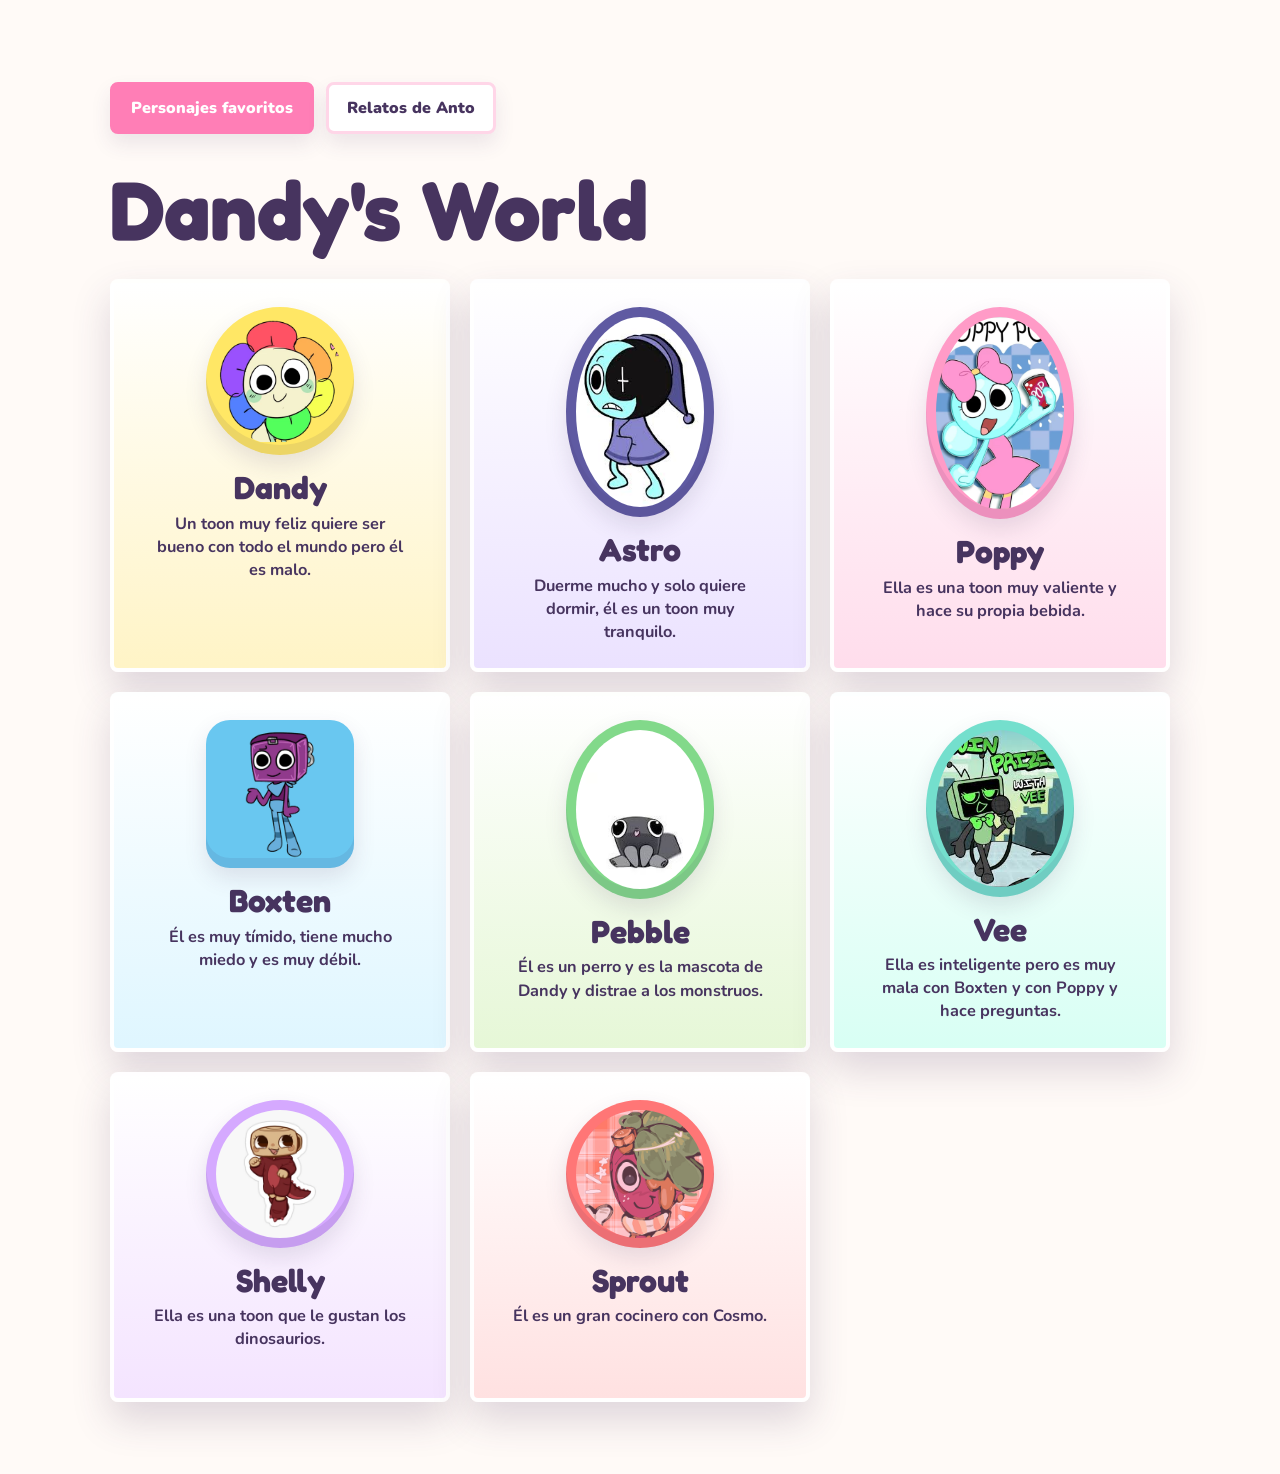
==== personajes.html @ 6a9416a8 "seccion relatos" ====
<!doctype html>
<html lang="es">
  <head>
    <meta charset="utf-8">
    <meta name="viewport" content="width=device-width, initial-scale=1">
    <title>Personajes favoritos | Anto gamer</title>
    <link rel="preconnect" href="https://fonts.googleapis.com">
    <link rel="preconnect" href="https://fonts.gstatic.com" crossorigin>
    <link href="https://fonts.googleapis.com/css2?family=Fredoka:wght@500;600;700&family=Nunito:wght@600;800&display=swap" rel="stylesheet">
    <link rel="stylesheet" href="styles.css?v=6">
  </head>
  <body>
    <main class="page-shell">
      <section class="content-section characters" aria-labelledby="characters-title">
        <nav class="section-nav" aria-label="Navegacion de secciones">
          <a class="nav-button is-active" href="index.html">Personajes favoritos</a>
          <a class="nav-button" href="relatos.html">Relatos de Anto</a>
        </nav>

        <div class="section-heading">
          <h1 class="page-title" id="characters-title">Dandy's World</h1>
        </div>

        <div class="character-grid">
          <article class="character-card dandy">
            <div class="avatar">
              <img src="assets/dandy.png" alt="Dandy">
            </div>
            <h2>Dandy</h2>
            <p>Un toon muy feliz quiere ser bueno con todo el mundo pero él es malo.</p>
          </article>

          <article class="character-card astro">
            <div class="avatar">
              <img src="assets/astro.jpeg" alt="Astro">
            </div>
            <h2>Astro</h2>
            <p>Duerme mucho y solo quiere dormir, él es un toon muy tranquilo.</p>
          </article>

          <article class="character-card poppy">
            <div class="avatar">
              <img src="assets/poppy.jpg" alt="Poppy">
            </div>
            <h2>Poppy</h2>
            <p>Ella es una toon muy valiente y hace su propia bebida.</p>
          </article>

          <article class="character-card boxten">
            <div class="avatar">
              <img src="assets/boxten.webp" alt="Boxten">
            </div>
            <h2>Boxten</h2>
            <p>Él es muy tímido, tiene mucho miedo y es muy débil.</p>
          </article>

          <article class="character-card pebble">
            <div class="avatar">
              <img src="assets/pebble.jpeg" alt="Pebble">
            </div>
            <h2>Pebble</h2>
            <p>Él es un perro y es la mascota de Dandy y distrae a los monstruos.</p>
          </article>

          <article class="character-card vee">
            <div class="avatar">
              <img src="assets/vee.jpeg" alt="Vee">
            </div>
            <h2>Vee</h2>
            <p>Ella es inteligente pero es muy mala con Boxten y con Poppy y hace preguntas.</p>
          </article>

          <article class="character-card shelly">
            <div class="avatar">
              <img src="assets/shelly.jpg" alt="Shelly">
            </div>
            <h2>Shelly</h2>
            <p>Ella es una toon que le gustan los dinosaurios.</p>
          </article>

          <article class="character-card sprout">
            <div class="avatar">
              <img src="assets/sprout.png" alt="Sprout">
            </div>
            <h2>Sprout</h2>
            <p>Él es un gran cocinero con Cosmo.</p>
          </article>
        </div>
      </section>
    </main>
  </body>
</html>
---- styles.css ----
:root {
  --ink: #47345f;
  --white: #fffaf7;
  --pink: #ff7eb6;
  --yellow: #ffd86f;
  --mint: #72dec2;
  --blue: #75b7ff;
  --coral: #ff8f76;
  --lavender: #bca1ff;
  --shadow: 0 18px 38px rgba(71, 52, 95, 0.18);
}

* {
  box-sizing: border-box;
}

body {
  margin: 0;
  min-height: 100vh;
  color: var(--ink);
  font-family: "Nunito", Arial, sans-serif;
  background:
    radial-gradient(circle at 14% 15%, rgba(255, 216, 111, 0.45) 0 8rem, transparent 8.1rem),
    radial-gradient(circle at 88% 18%, rgba(114, 222, 194, 0.38) 0 7rem, transparent 7.1rem),
    linear-gradient(135deg, #fff2f8 0%, #e9fbff 48%, #fff8d7 100%);
}

.page-shell {
  overflow: hidden;
}

.hero {
  position: relative;
  min-height: clamp(430px, 82vh, 680px);
  display: grid;
  align-items: center;
  padding: clamp(32px, 7vw, 78px);
  border-bottom: 10px solid rgba(255, 255, 255, 0.9);
  background:
    linear-gradient(
      115deg,
      rgba(255, 124, 184, 0.96) 0%,
      rgba(255, 178, 102, 0.9) 20%,
      rgba(255, 237, 118, 0.86) 36%,
      rgba(115, 226, 170, 0.88) 52%,
      rgba(111, 198, 255, 0.92) 70%,
      rgba(184, 150, 255, 0.92) 100%
    ),
    url("data:image/svg+xml,%3Csvg width='180' height='180' viewBox='0 0 180 180' xmlns='http://www.w3.org/2000/svg'%3E%3Cg fill='none' stroke='rgba(255,255,255,.42)' stroke-width='8' stroke-linecap='round'%3E%3Cpath d='M32 62h36M50 44v36M126 110h22M137 99v22'/%3E%3Ccircle cx='134' cy='50' r='12' fill='rgba(255,216,111,.5)' stroke='none'/%3E%3Ccircle cx='48' cy='132' r='10' fill='rgba(114,222,194,.55)' stroke='none'/%3E%3C/g%3E%3C/svg%3E");
}

.hero::after {
  content: "";
  position: absolute;
  left: 0;
  right: 0;
  bottom: -1px;
  height: 78px;
  background: var(--white);
  clip-path: polygon(0 48%, 10% 60%, 21% 42%, 34% 58%, 48% 39%, 61% 56%, 74% 41%, 88% 58%, 100% 45%, 100% 100%, 0 100%);
}

.hero-content {
  position: relative;
  z-index: 2;
  max-width: 760px;
}

.hero-kicker,
.section-heading p {
  margin: 0 0 10px;
  font-size: clamp(0.9rem, 2vw, 1.05rem);
  font-weight: 800;
  letter-spacing: 0;
  text-transform: uppercase;
  color: #fff7a8;
}

h1,
h2,
h3,
p {
  margin-top: 0;
}

h1 {
  margin-bottom: 18px;
  color: #ffffff;
  font-family: "Fredoka", Arial, sans-serif;
  font-size: clamp(4.2rem, 15vw, 10.5rem);
  line-height: 0.9;
  text-shadow: 0 8px 0 rgba(71, 52, 95, 0.17);
}

.hero-copy {
  max-width: 620px;
  margin-bottom: 0;
  color: #fff;
  font-size: clamp(1.18rem, 3vw, 1.7rem);
  line-height: 1.35;
  font-weight: 800;
}

.hero-art {
  position: absolute;
  inset: 0;
  pointer-events: none;
}

.cloud,
.banner-image,
.spark {
  position: absolute;
}

.cloud {
  width: 142px;
  height: 58px;
  border-radius: 999px;
  background: rgba(255, 255, 255, 0.8);
  box-shadow: 34px -18px 0 6px rgba(255, 255, 255, 0.8), 70px 4px 0 0 rgba(255, 255, 255, 0.8);
}

.cloud-one {
  top: 12%;
  right: 18%;
}

.cloud-two {
  bottom: 24%;
  right: 8%;
  transform: scale(0.7);
}

.spark {
  color: #fff7a8;
  font-family: "Fredoka", Arial, sans-serif;
  font-size: clamp(2.2rem, 6vw, 5rem);
  text-shadow: 0 7px 0 rgba(71, 52, 95, 0.14);
}

.spark-one {
  top: 18%;
  left: 7%;
}

.spark-two {
  right: 18%;
  bottom: 15%;
}

.banner-image {
  right: clamp(22px, 8vw, 120px);
  top: clamp(72px, 16vh, 125px);
  z-index: 1;
  width: clamp(260px, 34vw, 470px);
  height: auto;
  border-radius: 8px;
  filter: saturate(1.08);
  box-shadow: 0 18px 42px rgba(71, 52, 95, 0.16);
  transform: rotate(-4deg);
}

.content-section {
  padding: clamp(36px, 7vw, 82px) clamp(18px, 5vw, 70px) 72px;
  background: var(--white);
}

.home-panel {
  min-height: 360px;
}

.section-nav {
  max-width: 1060px;
  margin: 0 auto 34px;
  display: flex;
  flex-wrap: wrap;
  gap: 12px;
}

.nav-button {
  display: inline-flex;
  align-items: center;
  justify-content: center;
  min-height: 48px;
  padding: 12px 18px;
  border: 3px solid #ffd6e8;
  border-radius: 8px;
  color: var(--ink);
  background: #ffffff;
  box-shadow: 0 10px 20px rgba(71, 52, 95, 0.1);
  font-weight: 900;
  text-decoration: none;
}

.nav-button:hover,
.nav-button.is-active {
  border-color: var(--pink);
  color: #ffffff;
  background: var(--pink);
}

.section-heading {
  max-width: 1060px;
  margin: 0 auto 28px;
}

.section-heading p {
  color: var(--pink);
}

.page-title {
  margin-bottom: 0;
  color: var(--ink);
  font-family: "Fredoka", Arial, sans-serif;
  font-size: clamp(2.4rem, 7vw, 5.2rem);
  line-height: 1;
  text-shadow: none;
}

.character-grid {
  max-width: 1060px;
  margin: 0 auto;
  display: grid;
  grid-template-columns: repeat(3, minmax(0, 1fr));
  gap: 20px;
}

.character-card {
  min-height: 330px;
  padding: 24px;
  display: flex;
  flex-direction: column;
  align-items: center;
  text-align: center;
  border: 4px solid rgba(255, 255, 255, 0.96);
  border-radius: 8px;
  background: #ffffff;
  box-shadow: var(--shadow);
}

.character-card h2 {
  margin: 16px 0 8px;
  font-family: "Fredoka", Arial, sans-serif;
  font-size: 2rem;
  line-height: 1.05;
}

.character-card p {
  max-width: 260px;
  margin-bottom: 0;
  font-size: 1.02rem;
  line-height: 1.42;
  font-weight: 700;
}

.avatar {
  position: relative;
  width: 148px;
  aspect-ratio: 1;
  padding: 10px;
  border-radius: 50%;
  background: #fff0a8;
  box-shadow: inset 0 -10px 0 rgba(71, 52, 95, 0.1), 0 10px 22px rgba(71, 52, 95, 0.13);
}

.avatar img {
  width: 100%;
  height: 100%;
  display: block;
  object-fit: contain;
  border-radius: 50%;
}

.dandy {
  background: linear-gradient(180deg, #fff 0%, #fff4c6 100%);
}

.astro {
  background: linear-gradient(180deg, #fff 0%, #ebe2ff 100%);
}

.poppy {
  background: linear-gradient(180deg, #fff 0%, #ffddec 100%);
}

.boxten {
  background: linear-gradient(180deg, #fff 0%, #dff6ff 100%);
}

.pebble {
  background: linear-gradient(180deg, #fff 0%, #e6f7d7 100%);
}

.vee {
  background: linear-gradient(180deg, #fff 0%, #d8fff4 100%);
}

.dandy .avatar {
  background: #ffe765;
}

.astro .avatar {
  background: #5f5aa2;
}

.poppy .avatar {
  background: #ff9bc7;
}

.boxten .avatar {
  height: 148px;
  overflow: hidden;
  border-radius: 24px;
  background: #69c7f0;
}

.boxten .avatar img {
  border-radius: inherit;
}

.pebble .avatar {
  background: #82d98a;
}

.vee .avatar {
  background: #74dfcd;
}

.shelly {
  background: linear-gradient(180deg, #fff 0%, #f4e4ff 100%);
}

.sprout {
  background: linear-gradient(180deg, #fff 0%, #ffe1e1 100%);
}

.shelly .avatar {
  background: #d5a9ff;
}

.sprout .avatar {
  background: #ff7676;
}

.stories-section {
  min-height: 100vh;
}

.story-list {
  max-width: 820px;
  margin: 0 auto;
  display: grid;
  gap: 16px;
}

.story-card {
  padding: 22px;
  border: 4px solid rgba(255, 255, 255, 0.96);
  border-radius: 8px;
  background: linear-gradient(180deg, #fff 0%, #fff0f7 100%);
  box-shadow: var(--shadow);
}

.story-image {
  width: 100%;
  max-height: 280px;
  margin-bottom: 16px;
  display: block;
  object-fit: cover;
  border-radius: 8px;
  background: #ffe1ef;
}

.story-tag {
  margin-bottom: 8px;
  color: var(--pink);
  font-size: 0.92rem;
  font-weight: 900;
  text-transform: uppercase;
}

.story-card h2 {
  margin-bottom: 8px;
  font-family: "Fredoka", Arial, sans-serif;
  font-size: 1.8rem;
}

.story-card p {
  margin-bottom: 0;
  font-weight: 800;
  line-height: 1.5;
}

@media (max-width: 860px) {
  .hero {
    min-height: 620px;
    align-items: start;
  }

  .hero-content {
    padding-top: 32px;
  }

  .banner-image {
    top: 205px;
    bottom: auto;
    right: 8vw;
  }

  .character-grid {
    grid-template-columns: repeat(2, minmax(0, 1fr));
  }
}

@media (max-width: 560px) {
  .hero {
    min-height: 560px;
    padding: 28px 20px;
  }

  h1 {
    font-size: clamp(3.4rem, 23vw, 6.5rem);
  }

  .cloud-one,
  .cloud-two {
    display: none;
  }

  .banner-image {
    top: 270px;
    right: -18vw;
    width: min(92vw, 360px);
  }

  .character-grid {
    grid-template-columns: 1fr;
  }

  .section-nav {
    width: 100%;
  }

  .nav-button {
    flex: 1 1 100%;
  }

  .character-card {
    min-height: 300px;
  }
}
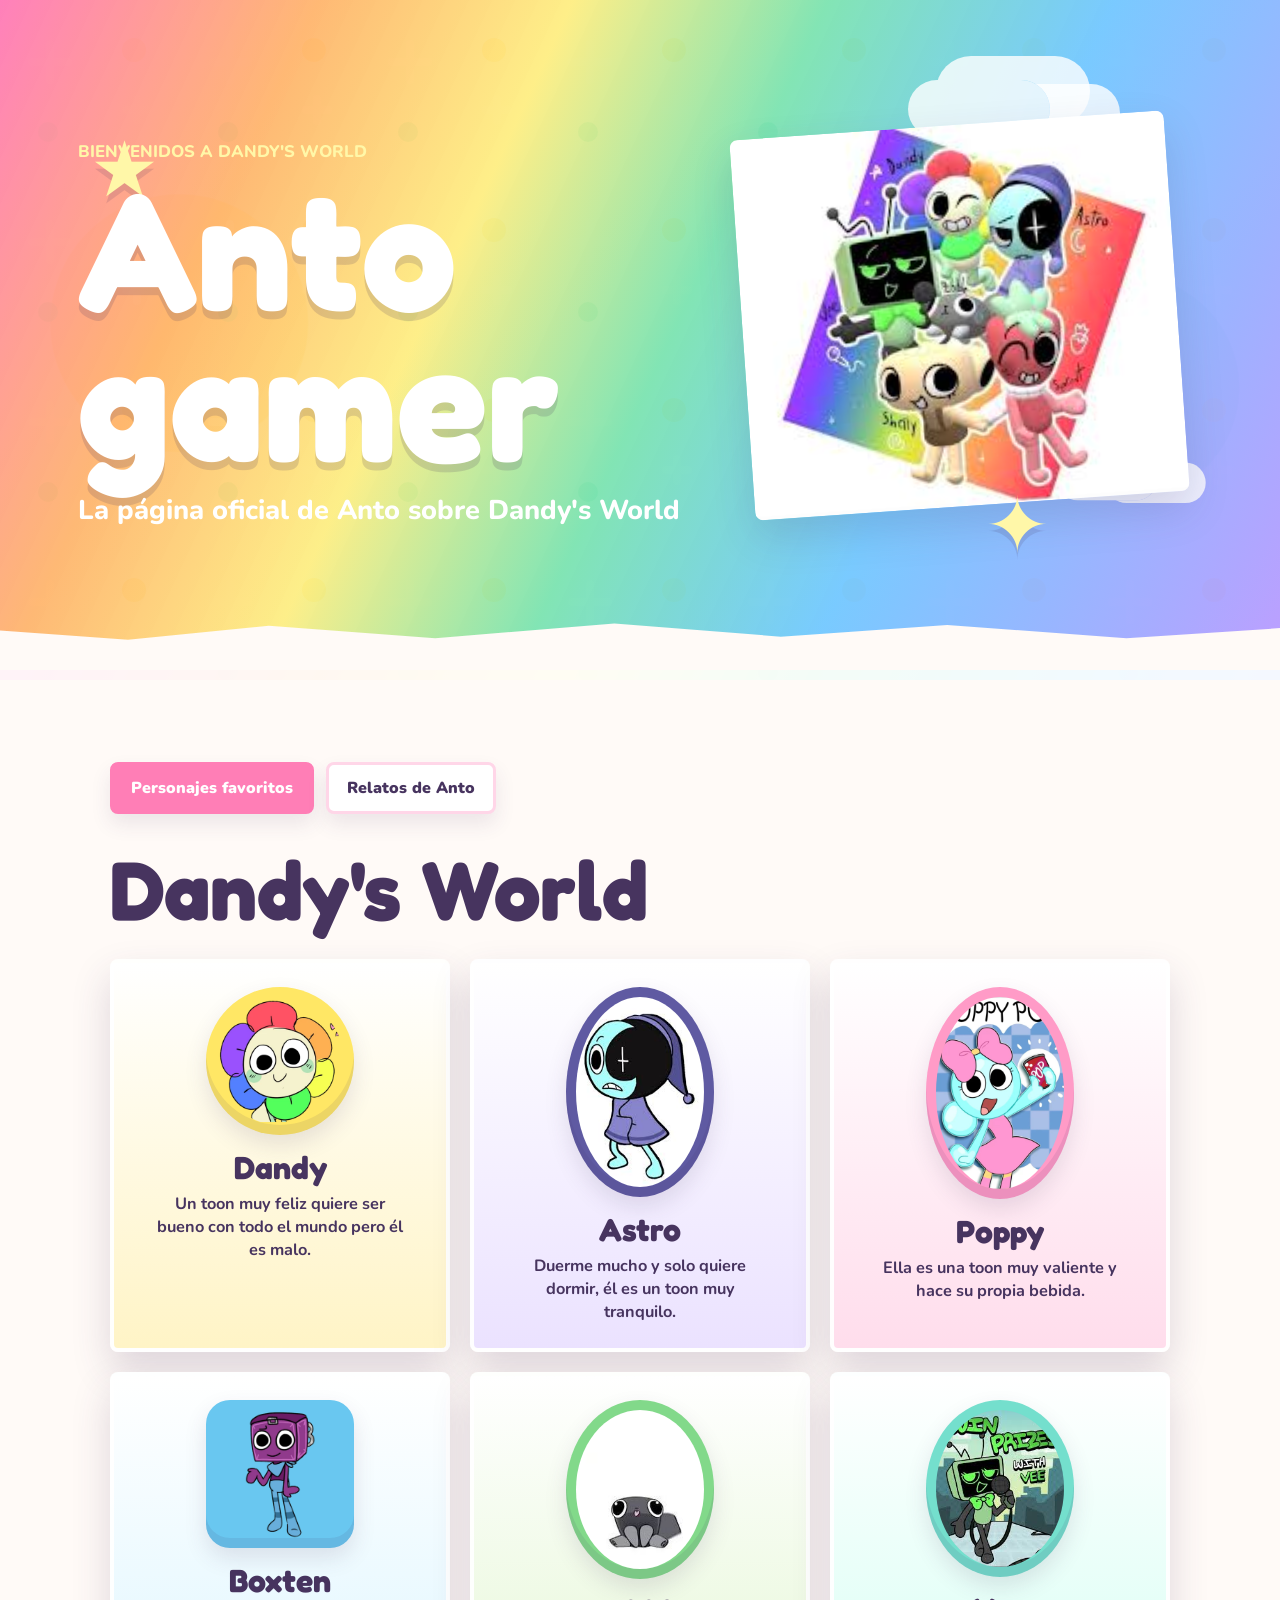
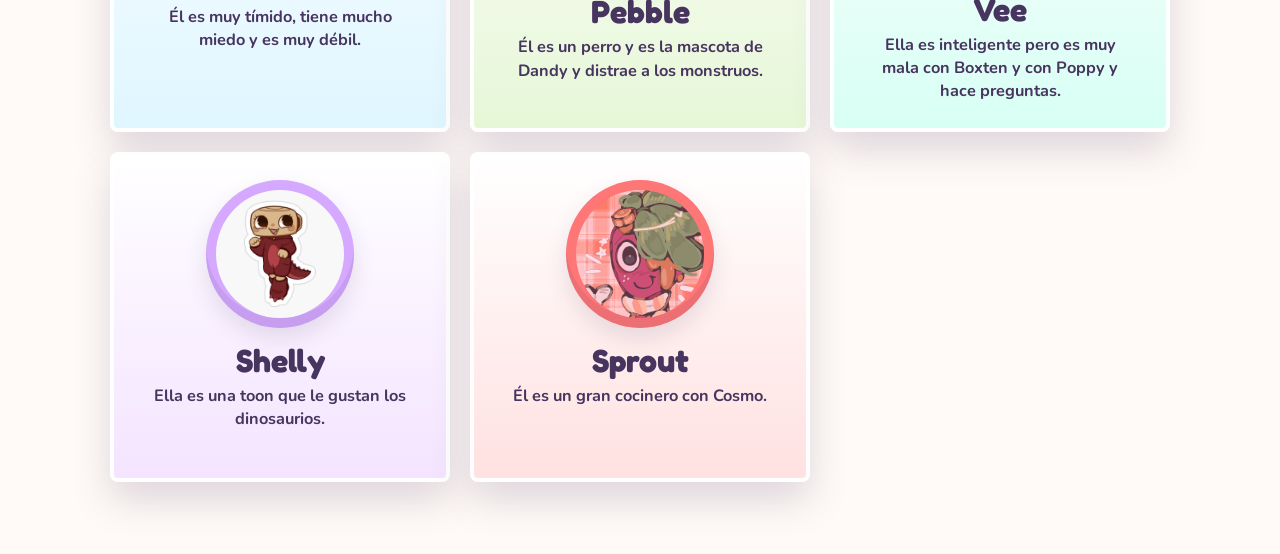
==== commit d33f6c6c: "actualizacion banner" ====
--- a/personajes.html
+++ b/personajes.html
@@ -7,10 +7,13 @@
     <link rel="preconnect" href="https://fonts.googleapis.com">
     <link rel="preconnect" href="https://fonts.gstatic.com" crossorigin>
     <link href="https://fonts.googleapis.com/css2?family=Fredoka:wght@500;600;700&family=Nunito:wght@600;800&display=swap" rel="stylesheet">
-    <link rel="stylesheet" href="styles.css?v=6">
+    <link rel="stylesheet" href="styles.css?v=11">
+    <script src="include.js?v=1" defer></script>
   </head>
   <body>
     <main class="page-shell">
+      <div data-include="banner.html"></div>
+
       <section class="content-section characters" aria-labelledby="characters-title">
         <nav class="section-nav" aria-label="Navegacion de secciones">
           <a class="nav-button is-active" href="index.html">Personajes favoritos</a>
--- a/styles.css
+++ b/styles.css
@@ -31,6 +31,7 @@
 
 .hero {
   position: relative;
+  overflow: hidden;
   min-height: clamp(430px, 82vh, 680px);
   display: grid;
   align-items: center;
@@ -133,6 +134,7 @@
 }
 
 .spark {
+  z-index: 2;
   color: #fff7a8;
   font-family: "Fredoka", Arial, sans-serif;
   font-size: clamp(2.2rem, 6vw, 5rem);
@@ -415,12 +417,27 @@
 
 @media (max-width: 560px) {
   .hero {
-    min-height: 560px;
+    min-height: 640px;
     padding: 28px 20px;
   }
 
+  .hero-kicker {
+    display: inline-block;
+    padding: 5px 8px;
+    border-radius: 8px;
+    color: #fff36d;
+    background: rgba(71, 52, 95, 0.22);
+    text-shadow: 0 2px 0 rgba(71, 52, 95, 0.28);
+  }
+
+  .hero-copy {
+    max-width: 280px;
+    font-size: 1.16rem;
+    text-shadow: 0 3px 0 rgba(71, 52, 95, 0.18);
+  }
+
   h1 {
-    font-size: clamp(3.4rem, 23vw, 6.5rem);
+    font-size: clamp(3.3rem, 20vw, 5.4rem);
   }
 
   .cloud-one,
@@ -428,10 +445,23 @@
     display: none;
   }
 
+  .spark-one {
+    top: 78px;
+    left: 18px;
+  }
+
+  .spark-two {
+    right: 22px;
+    bottom: 165px;
+  }
+
   .banner-image {
-    top: 270px;
-    right: -18vw;
-    width: min(92vw, 360px);
+    top: 132px;
+    right: -140px;
+    bottom: auto;
+    width: min(104vw, 390px);
+    opacity: 0.58;
+    transform: rotate(-7deg);
   }
 
   .character-grid {
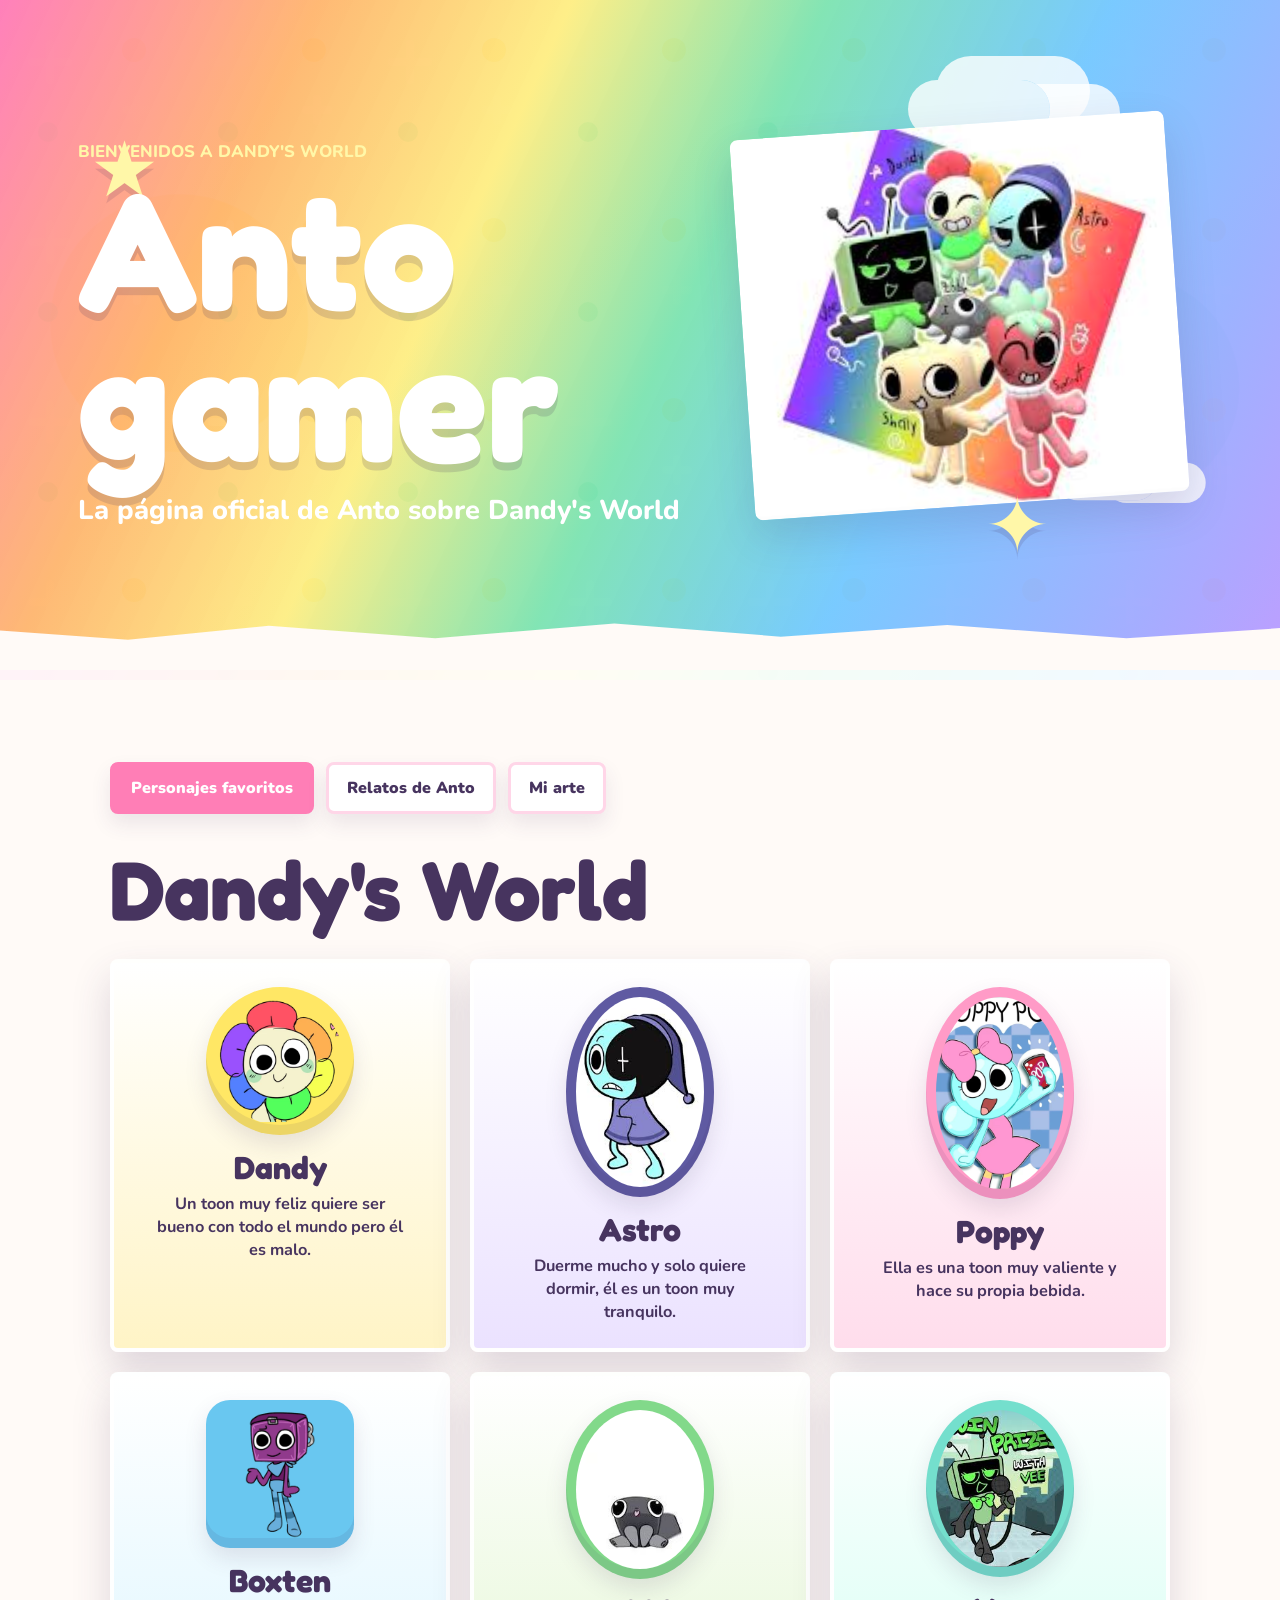
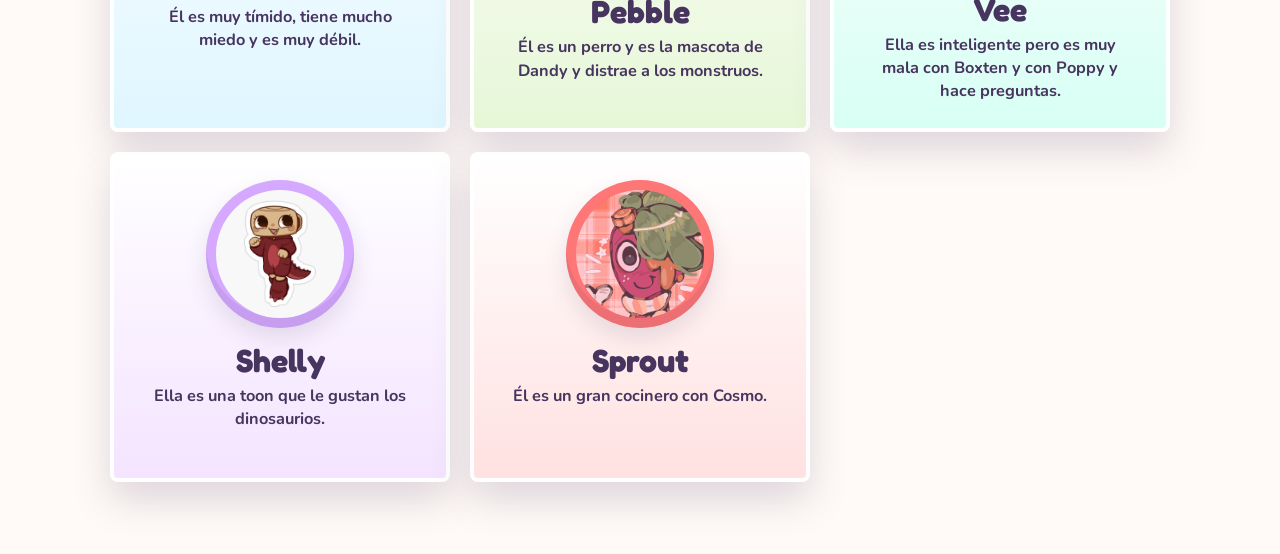
==== commit a58215b5: "seccion mi arte" ====
--- a/personajes.html
+++ b/personajes.html
@@ -7,7 +7,7 @@
     <link rel="preconnect" href="https://fonts.googleapis.com">
     <link rel="preconnect" href="https://fonts.gstatic.com" crossorigin>
     <link href="https://fonts.googleapis.com/css2?family=Fredoka:wght@500;600;700&family=Nunito:wght@600;800&display=swap" rel="stylesheet">
-    <link rel="stylesheet" href="styles.css?v=11">
+    <link rel="stylesheet" href="styles.css?v=13">
     <script src="include.js?v=1" defer></script>
   </head>
   <body>
@@ -18,6 +18,7 @@
         <nav class="section-nav" aria-label="Navegacion de secciones">
           <a class="nav-button is-active" href="index.html">Personajes favoritos</a>
           <a class="nav-button" href="relatos.html">Relatos de Anto</a>
+          <a class="nav-button" href="mi-arte.html">Mi arte</a>
         </nav>
 
         <div class="section-heading">
--- a/styles.css
+++ b/styles.css
@@ -394,6 +394,39 @@
   line-height: 1.5;
 }
 
+.art-grid {
+  max-width: 1060px;
+  margin: 0 auto;
+  display: grid;
+  grid-template-columns: repeat(3, minmax(0, 1fr));
+  gap: 20px;
+}
+
+.art-card {
+  padding: 16px;
+  border: 4px solid rgba(255, 255, 255, 0.96);
+  border-radius: 8px;
+  background: linear-gradient(180deg, #fff 0%, #eefcff 100%);
+  box-shadow: var(--shadow);
+}
+
+.art-card img {
+  width: 100%;
+  aspect-ratio: 1;
+  display: block;
+  object-fit: contain;
+  border-radius: 8px;
+  background: #ffffff;
+}
+
+.art-card h2 {
+  margin: 14px 0 0;
+  font-family: "Fredoka", Arial, sans-serif;
+  font-size: 1.7rem;
+  line-height: 1;
+  text-align: center;
+}
+
 @media (max-width: 860px) {
   .hero {
     min-height: 620px;
@@ -411,6 +444,10 @@
   }
 
   .character-grid {
+    grid-template-columns: repeat(2, minmax(0, 1fr));
+  }
+
+  .art-grid {
     grid-template-columns: repeat(2, minmax(0, 1fr));
   }
 }
@@ -468,6 +505,10 @@
     grid-template-columns: 1fr;
   }
 
+  .art-grid {
+    grid-template-columns: 1fr;
+  }
+
   .section-nav {
     width: 100%;
   }
